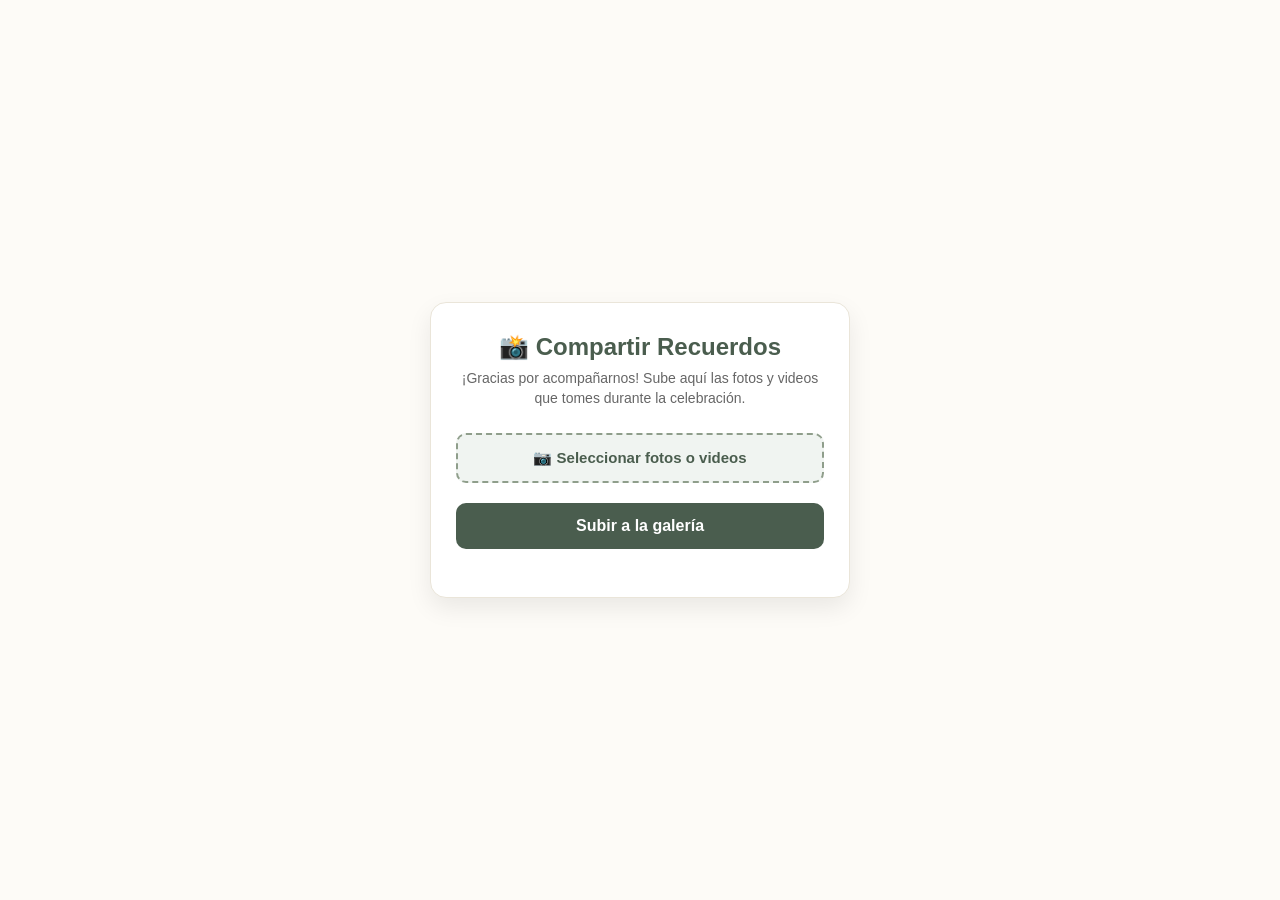
==== index.html @ 8e2e2106 "Rename page.html to index.html" ====
<!DOCTYPE html>
<html lang="es">
<head>
  <meta charset="UTF-8">
  <meta name="viewport" content="width=device-width, initial-scale=1.0">
  <title>¡Sube tus fotos de la Boda!</title>
  <style>
    * { box-sizing: border-box; margin: 0; padding: 0; }
    body {
      font-family: -apple-system, BlinkMacSystemFont, "Segoe UI", Roboto, sans-serif;
      background: #fdfbf7;
      color: #333;
      display: flex;
      justify-content: center;
      align-items: center;
      min-height: 100vh;
      padding: 20px;
    }
    .card {
      background: #ffffff;
      padding: 30px 25px;
      border-radius: 16px;
      box-shadow: 0 10px 25px rgba(0,0,0,0.08);
      max-width: 420px;
      width: 100%;
      text-align: center;
      border: 1px solid #eae5d9;
    }
    h1 { color: #4a5d4e; font-size: 24px; margin-bottom: 8px; font-weight: 600; }
    p { color: #666; font-size: 14px; margin-bottom: 24px; line-height: 1.4; }
    
    .file-input-wrapper { margin-bottom: 20px; }
    input[type="file"] { display: none; }
    .custom-file-btn {
      display: inline-block;
      width: 100%;
      padding: 14px;
      background-color: #f0f4f1;
      color: #4a5d4e;
      border: 2px dashed #8f9e8b;
      border-radius: 10px;
      font-size: 15px;
      font-weight: 600;
      cursor: pointer;
    }
    
    button {
      width: 100%;
      padding: 14px;
      background-color: #4a5d4e;
      color: white;
      border: none;
      border-radius: 10px;
      font-size: 16px;
      font-weight: bold;
      cursor: pointer;
    }
    button:disabled { background-color: #ccc; cursor: not-allowed; }
    
    #status { margin-top: 18px; font-size: 14px; font-weight: 500; }
    .success { color: #2e7d32; }
    .error { color: #c62828; }
  </style>
</head>
<body>

  <div class="card">
    <h1>📸 Compartir Recuerdos</h1>
    <p>¡Gracias por acompañarnos! Sube aquí las fotos y videos que tomes durante la celebración.</p>

    <div class="file-input-wrapper">
      <label for="fileInput" class="custom-file-btn" id="fileLabel">
        📷 Seleccionar fotos o videos
      </label>
      <input type="file" id="fileInput" accept="image/*,video/*" multiple onchange="updateLabel()">
    </div>

    <button id="uploadBtn" onclick="uploadFiles()">Subir a la galería</button>
    <div id="status"></div>
  </div>

  <script>
    // REEMPLAZA CON LA URL DE TU GOOGLE APPS SCRIPT
    const SCRIPT_URL = "https://script.google.com/macros/s/TU_SCRIPT_ID/exec";

    function updateLabel() {
      const input = document.getElementById('fileInput');
      const label = document.getElementById('fileLabel');
      if (input.files.length > 0) {
        label.innerText = `📄 ${input.files.length} archivo(s) seleccionado(s)`;
      } else {
        label.innerText = '📷 Seleccionar fotos o videos';
      }
    }

    async function uploadFiles() {
      const fileInput = document.getElementById('fileInput');
      const statusDiv = document.getElementById('status');
      const uploadBtn = document.getElementById('uploadBtn');
      const files = fileInput.files;

      if (files.length === 0) {
        statusDiv.className = "error";
        statusDiv.innerText = "Por favor selecciona al menos una foto.";
        return;
      }

      uploadBtn.disabled = true;
      
      for (let i = 0; i < files.length; i++) {
        const file = files[i];
        statusDiv.className = "";
        statusDiv.innerText = `Subiendo foto ${i + 1} de ${files.length}...`;

        try {
          const base64Data = await convertToBase64(file);
          const payload = {
            fileName: `${Date.now()}_${file.name}`,
            mimeType: file.type,
            base64: base64Data.split(',')[1]
          };

          await fetch(SCRIPT_URL, {
            method: 'POST',
            mode: 'no-cors',
            headers: { 'Content-Type': 'application/json' },
            body: JSON.stringify(payload)
          });

        } catch (err) {
          console.error(err);
        }
      }

      statusDiv.className = "success";
      statusDiv.innerText = "¡Listo! Muchas gracias por compartir tus fotos. 🎉";
      fileInput.value = "";
      updateLabel();
      uploadBtn.disabled = false;
    }

    function convertToBase64(file) {
      return new Promise((resolve, reject) => {
        const reader = new FileReader();
        reader.onload = () => resolve(reader.result);
        reader.onerror = error => reject(error);
        reader.readAsDataURL(file);
      });
    }
  </script>
</body>
</html>
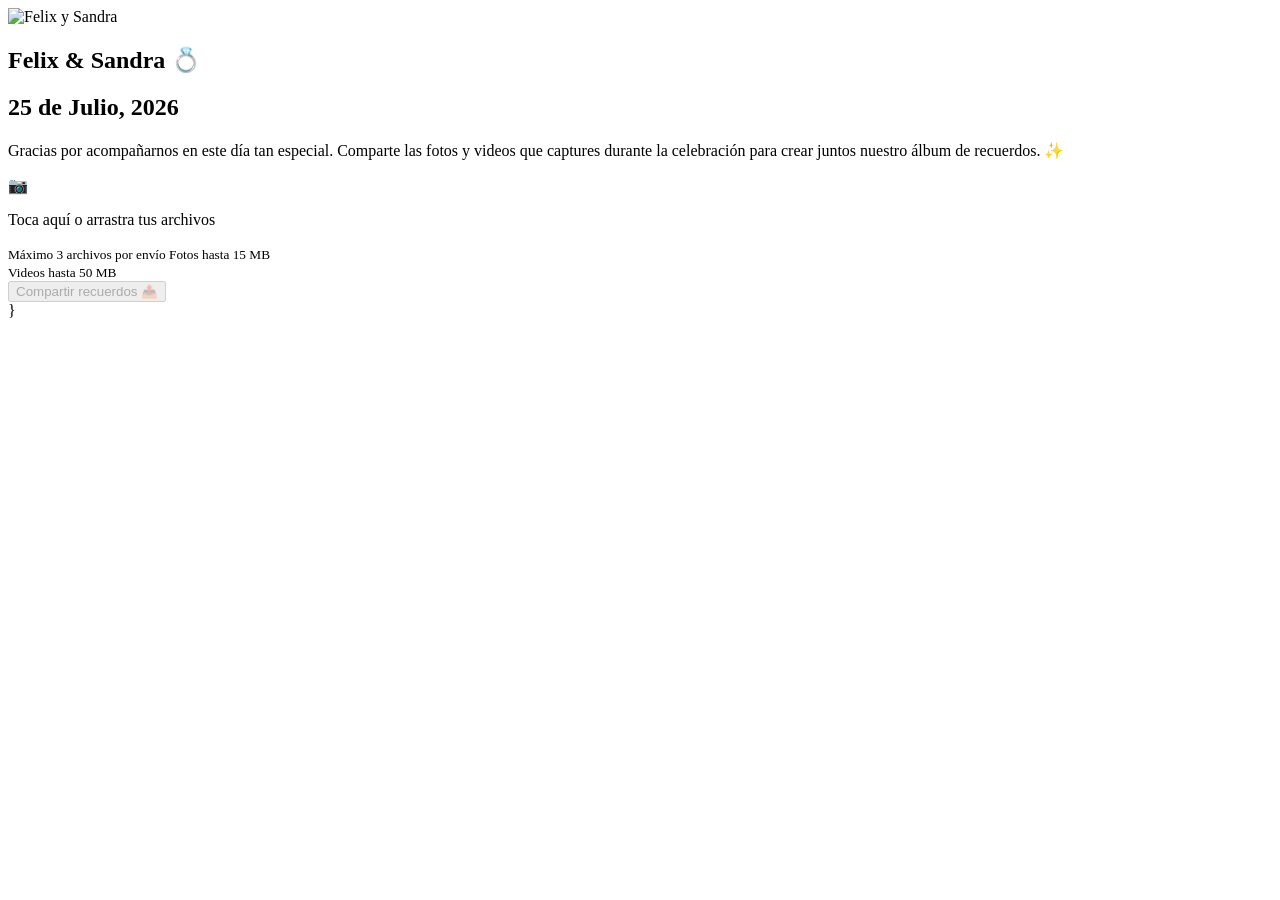
==== commit 3a3e3aa6: "Refactor index.html with external resources Updated HTML structure and added external CSS and JS lin" ====
--- a/index.html
+++ b/index.html
@@ -1,151 +1,258 @@
 <!DOCTYPE html>
 <html lang="es">
+
 <head>
-  <meta charset="UTF-8">
-  <meta name="viewport" content="width=device-width, initial-scale=1.0">
-  <title>¡Sube tus fotos de la Boda!</title>
-  <style>
-    * { box-sizing: border-box; margin: 0; padding: 0; }
-    body {
-      font-family: -apple-system, BlinkMacSystemFont, "Segoe UI", Roboto, sans-serif;
-      background: #fdfbf7;
-      color: #333;
-      display: flex;
-      justify-content: center;
-      align-items: center;
-      min-height: 100vh;
-      padding: 20px;
-    }
-    .card {
-      background: #ffffff;
-      padding: 30px 25px;
-      border-radius: 16px;
-      box-shadow: 0 10px 25px rgba(0,0,0,0.08);
-      max-width: 420px;
-      width: 100%;
-      text-align: center;
-      border: 1px solid #eae5d9;
-    }
-    h1 { color: #4a5d4e; font-size: 24px; margin-bottom: 8px; font-weight: 600; }
-    p { color: #666; font-size: 14px; margin-bottom: 24px; line-height: 1.4; }
-    
-    .file-input-wrapper { margin-bottom: 20px; }
-    input[type="file"] { display: none; }
-    .custom-file-btn {
-      display: inline-block;
-      width: 100%;
-      padding: 14px;
-      background-color: #f0f4f1;
-      color: #4a5d4e;
-      border: 2px dashed #8f9e8b;
-      border-radius: 10px;
-      font-size: 15px;
-      font-weight: 600;
-      cursor: pointer;
-    }
-    
-    button {
-      width: 100%;
-      padding: 14px;
-      background-color: #4a5d4e;
-      color: white;
-      border: none;
-      border-radius: 10px;
-      font-size: 16px;
-      font-weight: bold;
-      cursor: pointer;
-    }
-    button:disabled { background-color: #ccc; cursor: not-allowed; }
-    
-    #status { margin-top: 18px; font-size: 14px; font-weight: 500; }
-    .success { color: #2e7d32; }
-    .error { color: #c62828; }
-  </style>
+
+    <meta charset="UTF-8">
+
+    <meta 
+        name="viewport" 
+        content="width=device-width, initial-scale=1.0"
+    >
+
+    <title>
+        Felix & Sandra | Álbum de Recuerdos
+    </title>
+
+
+    <!-- CSS externo -->
+    <link rel="stylesheet" href="style.css">
+
+
 </head>
+
+
 <body>
 
-  <div class="card">
-    <h1>📸 Compartir Recuerdos</h1>
-    <p>¡Gracias por acompañarnos! Sube aquí las fotos y videos que tomes durante la celebración.</p>
-
-    <div class="file-input-wrapper">
-      <label for="fileInput" class="custom-file-btn" id="fileLabel">
-        📷 Seleccionar fotos o videos
-      </label>
-      <input type="file" id="fileInput" accept="image/*,video/*" multiple onchange="updateLabel()">
-    </div>
-
-    <button id="uploadBtn" onclick="uploadFiles()">Subir a la galería</button>
-    <div id="status"></div>
-  </div>
-
-  <script>
-    // REEMPLAZA CON LA URL DE TU GOOGLE APPS SCRIPT
-    const SCRIPT_URL = "https://script.google.com/macros/s/TU_SCRIPT_ID/exec";
-
-    function updateLabel() {
-      const input = document.getElementById('fileInput');
-      const label = document.getElementById('fileLabel');
-      if (input.files.length > 0) {
-        label.innerText = `📄 ${input.files.length} archivo(s) seleccionado(s)`;
-      } else {
-        label.innerText = '📷 Seleccionar fotos o videos';
-      }
-    }
-
-    async function uploadFiles() {
-      const fileInput = document.getElementById('fileInput');
-      const statusDiv = document.getElementById('status');
-      const uploadBtn = document.getElementById('uploadBtn');
-      const files = fileInput.files;
-
-      if (files.length === 0) {
-        statusDiv.className = "error";
-        statusDiv.innerText = "Por favor selecciona al menos una foto.";
-        return;
-      }
-
-      uploadBtn.disabled = true;
-      
-      for (let i = 0; i < files.length; i++) {
-        const file = files[i];
-        statusDiv.className = "";
-        statusDiv.innerText = `Subiendo foto ${i + 1} de ${files.length}...`;
-
-        try {
-          const base64Data = await convertToBase64(file);
-          const payload = {
-            fileName: `${Date.now()}_${file.name}`,
-            mimeType: file.type,
-            base64: base64Data.split(',')[1]
-          };
-
-          await fetch(SCRIPT_URL, {
-            method: 'POST',
-            mode: 'no-cors',
-            headers: { 'Content-Type': 'application/json' },
-            body: JSON.stringify(payload)
-          });
-
-        } catch (err) {
-          console.error(err);
-        }
-      }
-
-      statusDiv.className = "success";
-      statusDiv.innerText = "¡Listo! Muchas gracias por compartir tus fotos. 🎉";
-      fileInput.value = "";
-      updateLabel();
-      uploadBtn.disabled = false;
-    }
-
-    function convertToBase64(file) {
-      return new Promise((resolve, reject) => {
-        const reader = new FileReader();
-        reader.onload = () => resolve(reader.result);
-        reader.onerror = error => reject(error);
-        reader.readAsDataURL(file);
-      });
+
+    <main class="container">
+
+
+        <section class="card">
+
+
+
+            <!-- FOTO DE LOS NOVIOS -->
+
+            <div class="photo-container">
+
+                <img 
+                    src="img/novios.jpg"
+                    alt="Felix y Sandra"
+                    class="couple-photo"
+                >
+
+            </div>
+
+
+
+
+            <!-- INFORMACIÓN DE LA BODA -->
+
+            <h1>
+                Felix & Sandra 💍
+            </h1>
+
+
+            <h2>
+                25 de Julio, 2026
+            </h2>
+
+
+
+            <p class="message">
+
+                Gracias por acompañarnos en este día tan especial.
+
+                Comparte las fotos y videos que captures
+                durante la celebración para crear juntos
+                nuestro álbum de recuerdos.
+
+                ✨
+
+            </p>
+
+
+
+
+            <div class="separator"></div>
+
+
+
+
+
+            <!-- ZONA DE CARGA -->
+
+            <div 
+                id="dropArea"
+                class="upload-area"
+            >
+
+
+                <div class="upload-icon">
+
+                    📷
+
+                </div>
+
+
+
+                <p>
+
+                    Toca aquí o arrastra tus archivos
+
+                </p>
+
+
+
+                <small>
+
+                    Máximo 3 archivos por envío
+
+                </small>
+
+
+                <small>
+
+                    Fotos hasta 15 MB
+
+                    <br>
+
+                    Videos hasta 50 MB
+
+                </small>
+
+
+
+
+                <input
+
+                    id="fileInput"
+
+                    type="file"
+
+                    accept="
+                    image/jpeg,
+                    image/png,
+                    image/webp,
+                    image/heic,
+                    image/heif,
+                    video/mp4,
+                    video/quicktime"
+
+                    multiple
+
+                    hidden
+
+                >
+
+
+            </div>
+
+
+
+
+
+
+            <!-- ARCHIVOS SELECCIONADOS -->
+
+            <div 
+                id="fileList"
+                class="file-list"
+            >
+
+            </div>
+
+
+
+
+
+
+
+            <!-- BOTÓN SUBIR -->
+
+
+            <button
+
+                id="uploadButton"
+
+                class="upload-button"
+
+                disabled
+
+            >
+
+                Compartir recuerdos 📤
+
+
+            </button>
+
+
+
+
+
+
+
+            <!-- PROGRESO -->
+
+            <div 
+                class="progress-container"
+            >
+
+
+                <div
+
+                    id="progressBar"
+
+                    class="progress-bar"
+
+                ></div>
+
+
+            </div>
+
+
+
+
+
+
+
+            <!-- MENSAJE DE ESTADO -->
+
+
+            <div
+
+                id="status"
+
+                class="status"
+
+            >
+
+            </div>
+
+
+
+
+        </section>
+
+
+    </main>
+
+
+
+
+
+
+
+    <!-- JAVASCRIPT -->
+
+    <script src="script.js"></script>
+
+
+</body>
+
+
+</html>
     }
   </script>
 </body>
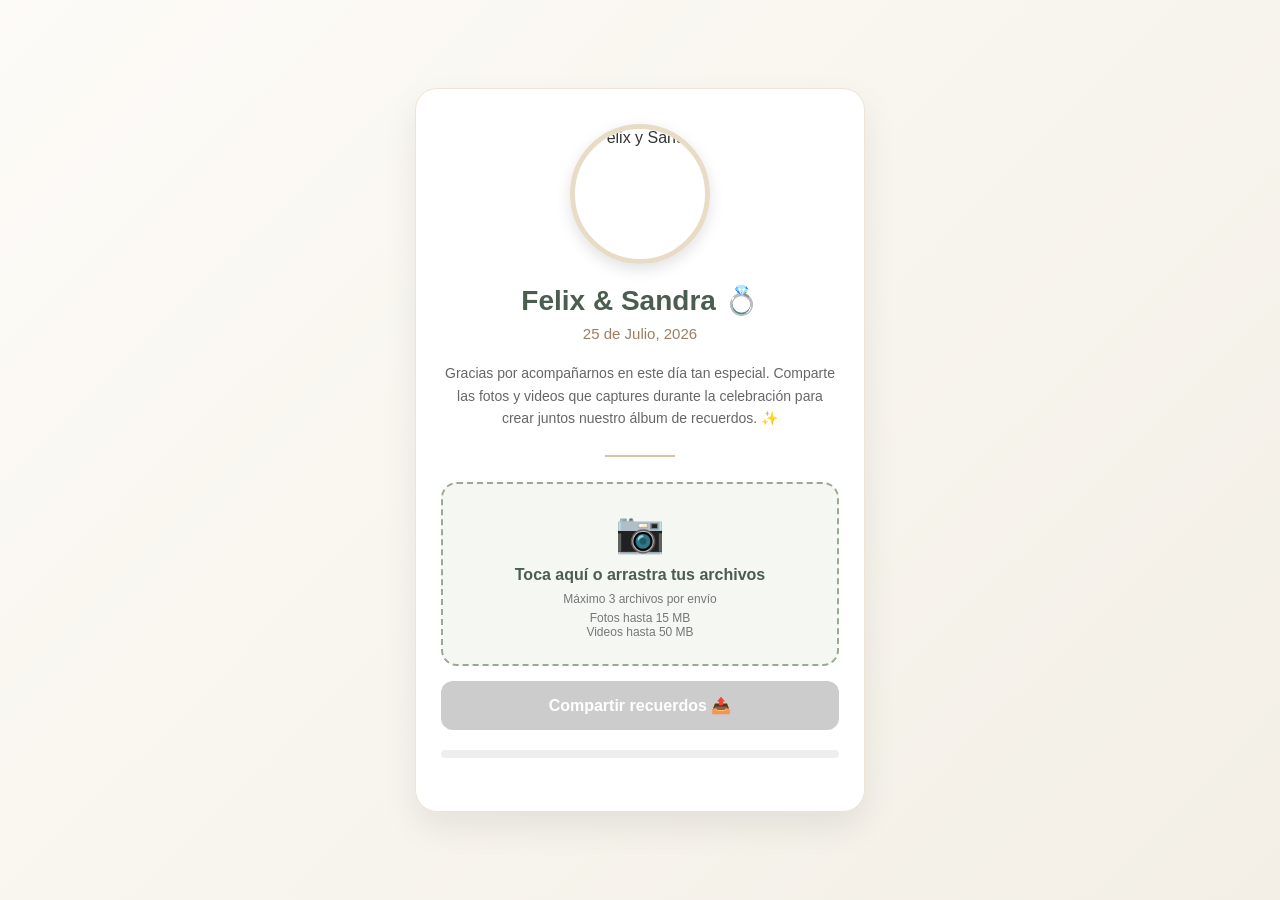
==== commit facd41da: "Fix HTML formatting and structure" ====
--- a/index.html
+++ b/index.html
@@ -253,7 +253,7 @@
 
 
 </html>
-    }
+    
   </script>
 </body>
 </html>
--- a/style.css
+++ b/style.css
@@ -0,0 +1,636 @@
+/* =========================
+   RESET
+========================= */
+
+* {
+    box-sizing: border-box;
+    margin: 0;
+    padding: 0;
+}
+
+
+
+body {
+
+    font-family:
+        -apple-system,
+        BlinkMacSystemFont,
+        "Segoe UI",
+        Roboto,
+        Arial,
+        sans-serif;
+
+    background:
+        linear-gradient(
+            135deg,
+            #fdfbf7,
+            #f3efe6
+        );
+
+    min-height: 100vh;
+
+    display: flex;
+
+    justify-content: center;
+
+    align-items: center;
+
+    padding: 20px;
+
+    color: #333;
+
+}
+
+
+
+
+/* =========================
+   CONTENEDOR PRINCIPAL
+========================= */
+
+
+.container {
+
+    width: 100%;
+
+    max-width: 450px;
+
+}
+
+
+
+
+.card {
+
+    background: white;
+
+    padding: 35px 25px;
+
+    border-radius: 22px;
+
+    text-align: center;
+
+    box-shadow:
+        0 15px 35px
+        rgba(0,0,0,0.08);
+
+    border:
+        1px solid #eee4d5;
+
+}
+
+
+
+
+
+/* =========================
+   FOTO NOVIOS
+========================= */
+
+
+.photo-container {
+
+    width: 140px;
+
+    height: 140px;
+
+    margin:
+        0 auto 20px;
+
+    border-radius: 50%;
+
+    overflow: hidden;
+
+    border:
+        5px solid #e8dcc7;
+
+    box-shadow:
+        0 5px 15px
+        rgba(0,0,0,0.12);
+
+}
+
+
+
+.couple-photo {
+
+    width: 100%;
+
+    height: 100%;
+
+    object-fit: cover;
+
+}
+
+
+
+
+
+
+/* =========================
+   TITULOS
+========================= */
+
+
+h1 {
+
+    color: #4a5d4e;
+
+    font-size: 28px;
+
+    font-weight: 600;
+
+    margin-bottom: 8px;
+
+}
+
+
+
+h2 {
+
+    color: #9a8060;
+
+    font-size: 15px;
+
+    font-weight: 500;
+
+    margin-bottom: 20px;
+
+}
+
+
+
+
+
+.message {
+
+    color: #666;
+
+    font-size: 14px;
+
+    line-height: 1.6;
+
+}
+
+
+
+
+
+.separator {
+
+    width: 70px;
+
+    height: 2px;
+
+    background:
+
+        #d8c5a8;
+
+    margin:
+
+        25px auto;
+
+}
+
+
+
+
+
+
+
+/* =========================
+   AREA DE SUBIDA
+========================= */
+
+
+.upload-area {
+
+
+    border:
+
+        2px dashed #9aa993;
+
+
+    background:
+
+        #f5f7f3;
+
+
+    padding: 25px 15px;
+
+
+    border-radius: 16px;
+
+
+    cursor: pointer;
+
+
+    transition:
+        .3s;
+
+
+    margin-bottom: 15px;
+
+
+}
+
+
+
+.upload-area:hover {
+
+
+    background:
+
+        #edf2eb;
+
+
+    border-color:
+
+        #4a5d4e;
+
+
+}
+
+
+
+.upload-area.active {
+
+
+    background:
+
+        #e8f0e6;
+
+
+    border-color:
+
+        #4a5d4e;
+
+
+}
+
+
+
+
+
+.upload-icon {
+
+
+    font-size: 40px;
+
+    margin-bottom: 10px;
+
+}
+
+
+
+
+.upload-area p {
+
+
+    font-weight: 600;
+
+    color:
+
+        #4a5d4e;
+
+    margin-bottom: 8px;
+
+
+}
+
+
+
+.upload-area small {
+
+
+    display: block;
+
+    color:
+
+        #777;
+
+    font-size:
+
+        12px;
+
+    margin-top:
+
+        5px;
+
+}
+
+
+
+
+
+
+/* =========================
+   LISTA ARCHIVOS
+========================= */
+
+
+.file-list {
+
+
+    text-align:
+
+        left;
+
+    margin-bottom:
+
+        15px;
+
+    font-size:
+
+        13px;
+
+
+}
+
+
+
+.file-item {
+
+
+    background:
+
+        #f7f5ef;
+
+
+    padding:
+
+        8px 10px;
+
+
+    border-radius:
+
+        8px;
+
+
+    margin-bottom:
+
+        5px;
+
+
+}
+
+
+
+
+
+
+
+
+/* =========================
+   BOTON
+========================= */
+
+
+.upload-button {
+
+
+    width:
+
+        100%;
+
+
+    padding:
+
+        15px;
+
+
+    border:
+
+        none;
+
+
+    border-radius:
+
+        12px;
+
+
+    background:
+
+        #4a5d4e;
+
+
+    color:
+
+        white;
+
+
+    font-size:
+
+        16px;
+
+
+    font-weight:
+
+        bold;
+
+
+    cursor:
+
+        pointer;
+
+
+    transition:
+
+        .3s;
+
+
+}
+
+
+
+
+.upload-button:hover {
+
+
+    background:
+
+        #39493d;
+
+
+}
+
+
+
+.upload-button:disabled {
+
+
+    background:
+
+        #cccccc;
+
+
+    cursor:
+
+        not-allowed;
+
+
+}
+
+
+
+
+
+
+/* =========================
+   PROGRESO
+========================= */
+
+
+.progress-container {
+
+
+    width:
+
+        100%;
+
+
+    height:
+
+        8px;
+
+
+    background:
+
+        #eee;
+
+
+    border-radius:
+
+        20px;
+
+
+    margin-top:
+
+        20px;
+
+
+    overflow:
+
+        hidden;
+
+
+}
+
+
+
+
+.progress-bar {
+
+
+    height:
+
+        100%;
+
+
+    width:
+
+        0%;
+
+
+    background:
+
+        #9a8060;
+
+
+    transition:
+
+        width .3s;
+
+
+}
+
+
+
+
+
+
+
+/* =========================
+   ESTADOS
+========================= */
+
+
+.status {
+
+
+    margin-top:
+
+        18px;
+
+
+    font-size:
+
+        14px;
+
+
+    font-weight:
+
+        600;
+
+
+}
+
+
+
+.success {
+
+
+    color:
+
+        #2e7d32;
+
+
+}
+
+
+
+.error {
+
+
+    color:
+
+        #c62828;
+
+
+}
+
+
+
+
+
+/* =========================
+   CELULAR
+========================= */
+
+
+@media(max-width:480px){
+
+
+    .card {
+
+
+        padding:
+
+            30px 20px;
+
+
+    }
+
+
+    h1 {
+
+
+        font-size:
+
+            24px;
+
+
+    }
+
+
+}
